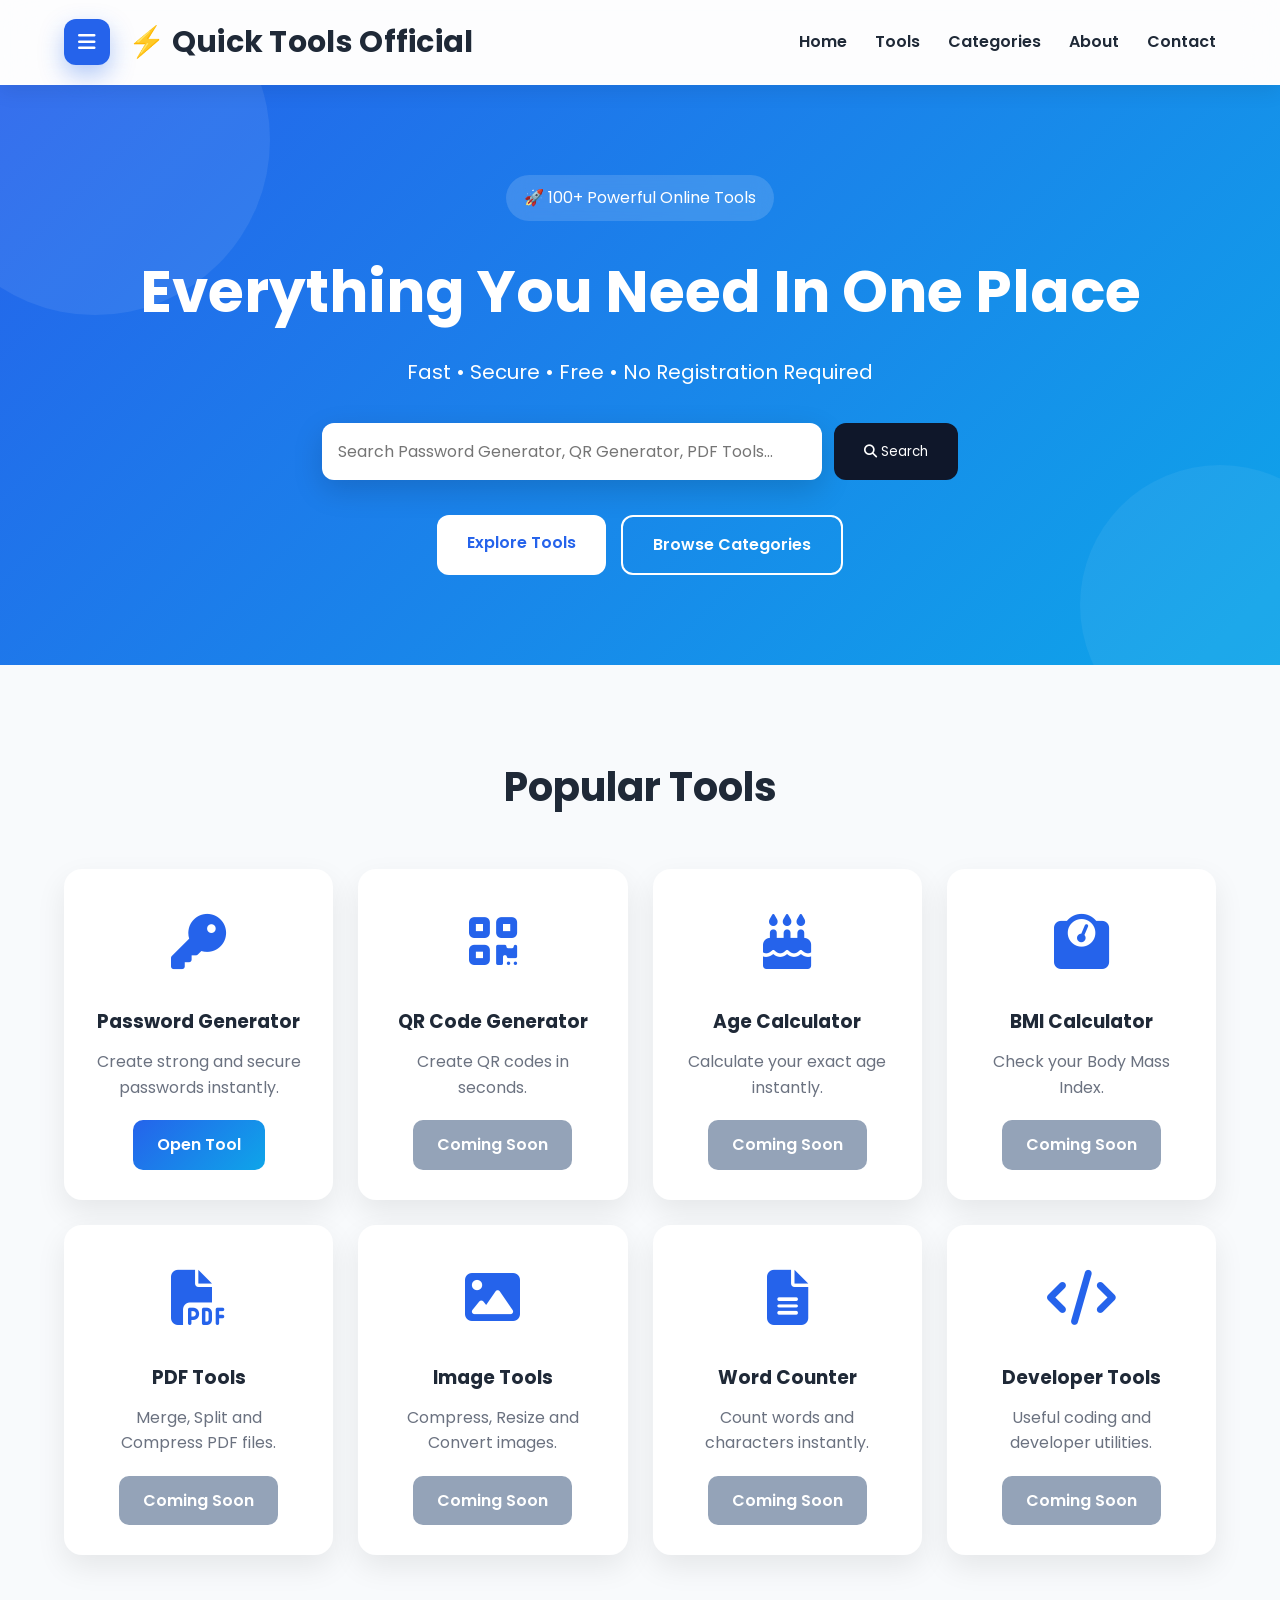
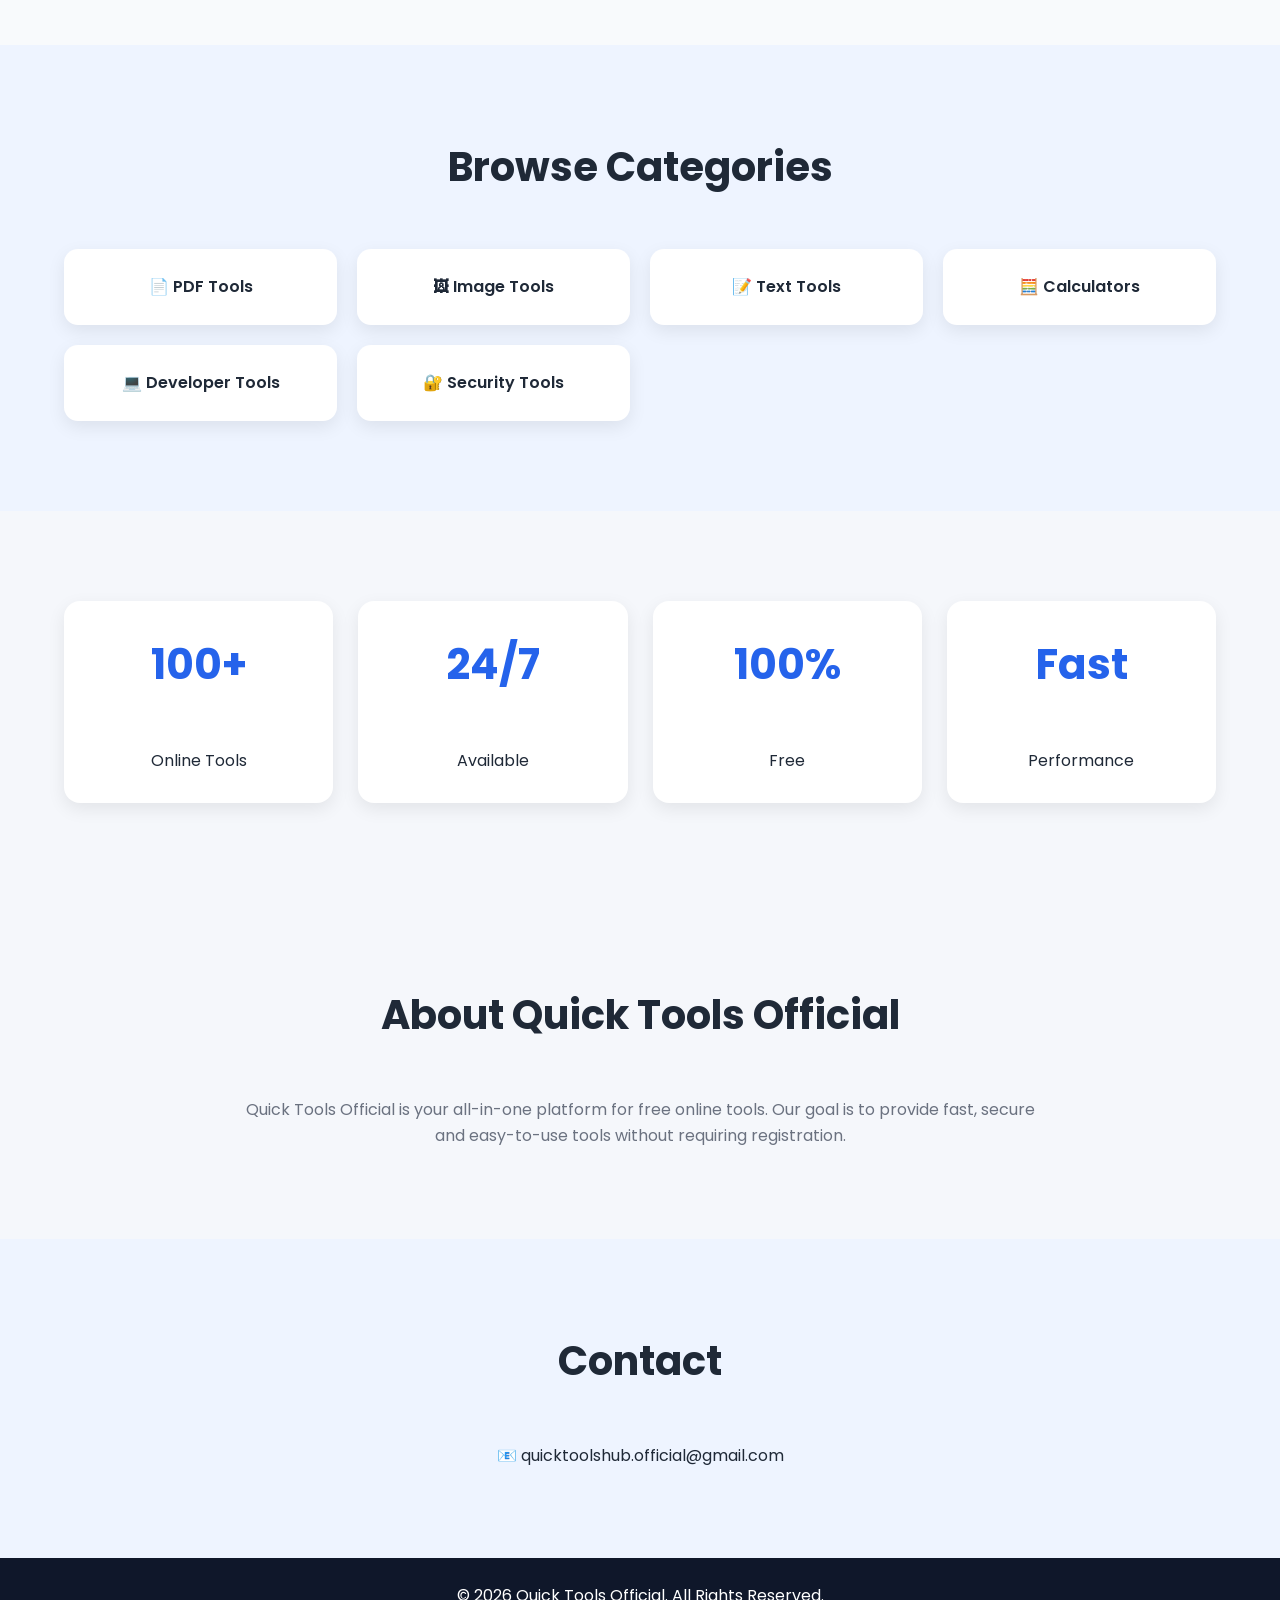
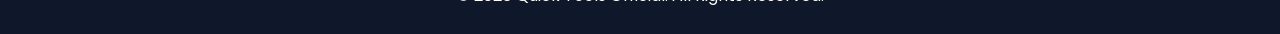
==== index.html @ 64a77e56 "Update index.html" ====
<!DOCTYPE html>
<html lang="en">
<head>
  <meta charset="UTF-8">
  <meta name="viewport" content="width=device-width, initial-scale=1.0">
  <title>Quick Tools Official | Free Online Tools</title>

  <meta name="description" content="100+ Free Online Tools - PDF, Image, Text, Developer, Calculator and Security Tools">
  <meta name="keywords" content="Password Generator, QR Generator, PDF Tools, Image Tools, Quick Tools Official">

  <link rel="preconnect" href="https://fonts.googleapis.com">
  <link rel="preconnect" href="https://fonts.gstatic.com" crossorigin>

  <link href="https://fonts.googleapis.com/css2?family=Poppins:wght@300;400;500;600;700;800&display=swap" rel="stylesheet">

  <link rel="stylesheet" href="style.css">

  <link rel="stylesheet"
  href="https://cdnjs.cloudflare.com/ajax/libs/font-awesome/6.7.2/css/all.min.css">

</head>

<body>

<!-- Overlay -->

<!-- Sidebar -->

<div class="overlay" id="overlay"></div>

<aside class="sidebar" id="sidebar">

    <div class="sidebar-top">

        <div class="sidebar-logo">
            ⚡ Quick Tools Official
        </div>

        <button id="close-btn">
            <i class="fa-solid fa-xmark"></i>
        </button>

    </div>

    <ul class="sidebar-menu">

        <li>
            <a href="#">
                <i class="fa-solid fa-house"></i>
                Home
            </a>
        </li>

        <li>
            <a href="#tools">
                <i class="fa-solid fa-toolbox"></i>
                All Tools
            </a>
        </li>

        <li>
            <a href="#categories">
                <i class="fa-solid fa-layer-group"></i>
                Categories
            </a>
        </li>

        <li>
            <a href="#about">
                <i class="fa-solid fa-circle-info"></i>
                About
            </a>
        </li>

        <li>
            <a href="#contact">
                <i class="fa-solid fa-envelope"></i>
                Contact
            </a>
        </li>

    </ul>

    <div class="sidebar-footer">

        <p>Version 3.1</p>

        <small>100+ Free Online Tools</small>

    </div>

</aside> 

<!-- Header -->

<header>

<div class="container">

<div class="left-nav">

<button id="menu-btn">

<i class="fa-solid fa-bars"></i>

</button>

<div class="logo">

⚡ Quick Tools Official

</div>

</div>

<nav>

<ul>

<li><a href="#">Home</a></li>

<li><a href="#tools">Tools</a></li>

<li><a href="#categories">Categories</a></li>

<li><a href="#about">About</a></li>

<li><a href="#contact">Contact</a></li>

</ul>

</nav>

</div>

</header>

<!-- Hero -->

<section class="hero">

<div class="container">

<span class="badge">

🚀 100+ Powerful Online Tools

</span>

<h1>

Everything You Need In One Place

</h1>

<p>

Fast • Secure • Free • No Registration Required

</p>

<div class="search-box">

<input
type="text"
placeholder="Search Password Generator, QR Generator, PDF Tools...">

<button>

<i class="fa-solid fa-magnifying-glass"></i>

Search

</button>

</div>

<div class="hero-buttons">

<a href="#tools" class="primary-btn">

Explore Tools

</a>

<a href="#categories" class="secondary-btn">

Browse Categories

</a>

</div>

</div>

</section>

<!-- Featured Tools -->

<section class="tools" id="tools">

<div class="container">

<h2>

Popular Tools

</h2>

<div class="tool-grid">
  <!-- Tool Card 1 -->
<div class="tool-card">
    <div class="icon"><i class="fa-solid fa-key"></i></div>
    <h3>Password Generator</h3>
    <p>Create strong and secure passwords instantly.</p>
    <a href="tools/password-generator/" class="tool-btn">Open Tool</a>
</div>

<!-- Tool Card 2 -->
<div class="tool-card">
    <div class="icon"><i class="fa-solid fa-qrcode"></i></div>
    <h3>QR Code Generator</h3>
    <p>Create QR codes in seconds.</p>
    <a href="#" class="tool-btn disabled">Coming Soon</a>
</div>

<!-- Tool Card 3 -->
<div class="tool-card">
    <div class="icon"><i class="fa-solid fa-cake-candles"></i></div>
    <h3>Age Calculator</h3>
    <p>Calculate your exact age instantly.</p>
    <a href="#" class="tool-btn disabled">Coming Soon</a>
</div>

<!-- Tool Card 4 -->
<div class="tool-card">
    <div class="icon"><i class="fa-solid fa-weight-scale"></i></div>
    <h3>BMI Calculator</h3>
    <p>Check your Body Mass Index.</p>
    <a href="#" class="tool-btn disabled">Coming Soon</a>
</div>

<!-- Tool Card 5 -->
<div class="tool-card">
    <div class="icon"><i class="fa-solid fa-file-pdf"></i></div>
    <h3>PDF Tools</h3>
    <p>Merge, Split and Compress PDF files.</p>
    <a href="#" class="tool-btn disabled">Coming Soon</a>
</div>

<!-- Tool Card 6 -->
<div class="tool-card">
    <div class="icon"><i class="fa-solid fa-image"></i></div>
    <h3>Image Tools</h3>
    <p>Compress, Resize and Convert images.</p>
    <a href="#" class="tool-btn disabled">Coming Soon</a>
</div>

<!-- Tool Card 7 -->
<div class="tool-card">
    <div class="icon"><i class="fa-solid fa-file-lines"></i></div>
    <h3>Word Counter</h3>
    <p>Count words and characters instantly.</p>
    <a href="#" class="tool-btn disabled">Coming Soon</a>
</div>

<!-- Tool Card 8 -->
<div class="tool-card">
    <div class="icon"><i class="fa-solid fa-code"></i></div>
    <h3>Developer Tools</h3>
    <p>Useful coding and developer utilities.</p>
    <a href="#" class="tool-btn disabled">Coming Soon</a>
</div>

</div>
</div>
</section>

<!-- Categories -->

<section class="categories" id="categories">
<div class="container">

<h2>Browse Categories</h2>

<div class="category-grid">

<div class="category-card">📄 PDF Tools</div>
<div class="category-card">🖼 Image Tools</div>
<div class="category-card">📝 Text Tools</div>
<div class="category-card">🧮 Calculators</div>
<div class="category-card">💻 Developer Tools</div>
<div class="category-card">🔐 Security Tools</div>

</div>

</div>
</section>

<!-- Stats -->

<section class="stats">

<div class="container">

<div class="stats-grid">

<div class="stat-box">
<h2>100+</h2>
<p>Online Tools</p>
</div>

<div class="stat-box">
<h2>24/7</h2>
<p>Available</p>
</div>

<div class="stat-box">
<h2>100%</h2>
<p>Free</p>
</div>

<div class="stat-box">
<h2>Fast</h2>
<p>Performance</p>
</div>

</div>

</div>

</section>

<!-- About -->

<section class="about" id="about">

<div class="container">

<h2>About Quick Tools Official</h2>

<p>

Quick Tools Official is your all-in-one platform for free online tools.
Our goal is to provide fast, secure and easy-to-use tools without requiring registration.

</p>

</div>

</section>

<!-- Contact -->

<section class="contact" id="contact">

<div class="container">

<h2>Contact</h2>

<p>📧 quicktoolshub.official@gmail.com</p>

</div>

</section>

<!-- Footer -->

<footer>

<div class="container">

<p>&copy; 2026 Quick Tools Official. All Rights Reserved.</p>

</div>

</footer>
<button id="backToTop">
    <i class="fa-solid fa-arrow-up"></i>
</button>
<script src="script.js"></script>

</body>
</html>
---- style.css ----
/* ==========================
   QUICK TOOLS OFFICIAL V3
   PART 1
========================== */

*{
    margin:0;
    padding:0;
    box-sizing:border-box;
    font-family:'Poppins',sans-serif;
}

html{
    scroll-behavior:smooth;
}

body{
    background:#f5f7fb;
    color:#1f2937;
    line-height:1.6;
    overflow-x:hidden;
}

a{
    text-decoration:none;
    color:inherit;
}

.container{
    width:90%;
    max-width:1200px;
    margin:auto;
}

/* Overlay */

.overlay{
    position:fixed;
    inset:0;
    background:rgba(0,0,0,.45);
    opacity:0;
    visibility:hidden;
    transition:.3s;
    z-index:998;
}

.overlay.active{
    opacity:1;
    visibility:visible;
}

/* Sidebar */

.sidebar{
    position:fixed;
    left:-290px;
    top:0;
    width:280px;
    height:100%;
    background:#0f172a;
    color:#fff;
    z-index:999;
    transition:.35s;
    padding:30px 20px;
}

.sidebar.active{
    left:0;
}

.sidebar-logo{
    font-size:24px;
    font-weight:700;
    margin-bottom:35px;
}

.sidebar ul{
    list-style:none;
}

.sidebar li{
    margin:15px 0;
}

.sidebar a{
    display:flex;
    align-items:center;
    gap:12px;
    padding:14px;
    border-radius:10px;
    transition:.3s;
}

.sidebar a:hover{
    background:#2563eb;
}

/* Header */

header{
    position:sticky;
    top:0;
    z-index:900;
    background:#fff;
    box-shadow:0 6px 20px rgba(0,0,0,.08);
}

header .container{
    display:flex;
    justify-content:space-between;
    align-items:center;
    padding:18px 0;
}

.left-nav{
    display:flex;
    align-items:center;
    gap:18px;
}

#menu-btn{
    width:46px;
    height:46px;
    border:none;
    border-radius:12px;
    background:#2563eb;
    color:#fff;
    font-size:20px;
    cursor:pointer;
    transition:.3s;
}

#menu-btn:hover{
    transform:scale(1.05);
    background:#1d4ed8;
}

.logo{
    font-size:28px;
    font-weight:700;
}

nav ul{
    display:flex;
    list-style:none;
    gap:28px;
}

nav a{
    font-weight:600;
    transition:.3s;
}

nav a:hover{
    color:#2563eb;
}

/* Hero */

.hero{
    background:linear-gradient(135deg,#2563eb,#0ea5e9);
    color:#fff;
    padding:90px 20px;
    text-align:center;
}

.badge{
    display:inline-block;
    background:rgba(255,255,255,.15);
    padding:10px 18px;
    border-radius:30px;
    margin-bottom:25px;
    backdrop-filter:blur(10px);
}

.hero h1{
    font-size:58px;
    margin-bottom:18px;
}

.hero p{
    font-size:20px;
    margin-bottom:35px;
}

.search-box{
    display:flex;
    justify-content:center;
    gap:12px;
    flex-wrap:wrap;
}

.search-box input{
    width:500px;
    max-width:100%;
    padding:16px;
    border:none;
    border-radius:12px;
    font-size:16px;
}

.search-box button{
    background:#0f172a;
    color:#fff;
    border:none;
    padding:16px 30px;
    border-radius:12px;
    cursor:pointer;
    transition:.3s;
}

.search-box button:hover{
    background:#111827;
}

.hero-buttons{
    margin-top:35px;
    display:flex;
    justify-content:center;
    gap:15px;
    flex-wrap:wrap;
}

.primary-btn,
.secondary-btn{
    padding:15px 30px;
    border-radius:12px;
    font-weight:600;
    transition:.3s;
}

.primary-btn{
    background:#fff;
    color:#2563eb;
}

.secondary-btn{
    background:transparent;
    border:2px solid #fff;
    color:#fff;
}

.primary-btn:hover,
.secondary-btn:hover{
    transform:translateY(-4px);
}
/* ==========================
   TOOLS
========================== */

.tools{
    padding:90px 0;
    background:#f8fafc;
}

.tools h2,
.categories h2,
.stats h2,
.about h2,
.contact h2{
    text-align:center;
    font-size:40px;
    margin-bottom:50px;
}

.tool-grid{
    display:grid;
    grid-template-columns:repeat(auto-fit,minmax(260px,1fr));
    gap:25px;
}

.tool-card{
    background:#fff;
    border-radius:18px;
    padding:30px;
    text-align:center;
    box-shadow:0 12px 30px rgba(0,0,0,.08);
    transition:.35s;
}

.tool-card:hover{
    transform:translateY(-8px);
    box-shadow:0 20px 40px rgba(37,99,235,.20);
}

.tool-card .icon{
    font-size:55px;
    color:#2563eb;
    margin-bottom:20px;
}

.tool-card h3{
    margin-bottom:12px;
}

.tool-card p{
    color:#6b7280;
    margin-bottom:20px;
}

.tool-btn{
    display:inline-block;
    background:linear-gradient(135deg,#2563eb,#0ea5e9);
    color:#fff;
    padding:12px 24px;
    border-radius:10px;
    font-weight:600;
}

.tool-btn.disabled{
    background:#94a3b8;
}

/* Categories */

.categories{
    padding:90px 0;
    background:#eef4ff;
}

.category-grid{
    display:grid;
    grid-template-columns:repeat(auto-fit,minmax(220px,1fr));
    gap:20px;
}

.category-card{
    background:#fff;
    padding:25px;
    text-align:center;
    border-radius:14px;
    font-weight:600;
    transition:.3s;
    box-shadow:0 6px 18px rgba(0,0,0,.08);
}

.category-card:hover{
    background:#2563eb;
    color:#fff;
}

/* Stats */

.stats{
    padding:90px 0;
}

.stats-grid{
    display:grid;
    grid-template-columns:repeat(auto-fit,minmax(220px,1fr));
    gap:25px;
}

.stat-box{
    background:#fff;
    padding:30px;
    border-radius:16px;
    text-align:center;
    box-shadow:0 6px 18px rgba(0,0,0,.08);
}

.stat-box h2{
    color:#2563eb;
    font-size:42px;
}

/* About */

.about{
    padding:90px 0;
    text-align:center;
}

.about p{
    max-width:800px;
    margin:auto;
    color:#6b7280;
}

/* Contact */

.contact{
    padding:90px 0;
    background:#eef4ff;
    text-align:center;
}

/* Footer */

footer{
    background:#0f172a;
    color:#fff;
    text-align:center;
    padding:25px;
}

/* Responsive */

@media(max-width:768px){

nav{
    display:none;
}

.hero h1{
    font-size:36px;
}

.search-box{
    flex-direction:column;
}

.search-box input,
.search-box button{
    width:100%;
}

.hero-buttons{
    flex-direction:column;
}

.primary-btn,
.secondary-btn{
    width:100%;
    text-align:center;
}

.tools h2,
.categories h2,
.stats h2,
.about h2,
.contact h2{
    font-size:30px;
}

}
/* Sidebar Top */

.sidebar-top{
display:flex;
justify-content:space-between;
align-items:center;
margin-bottom:35px;
}

#close-btn{

width:42px;
height:42px;

border:none;

border-radius:10px;

background:#2563eb;

color:#fff;

font-size:20px;

cursor:pointer;

transition:.3s;

}

#close-btn:hover{

background:#1d4ed8;

transform:rotate(90deg);

}

.sidebar-menu li{

margin:12px 0;

}

.sidebar-menu a{

display:flex;

align-items:center;

gap:15px;

padding:14px 16px;

border-radius:12px;

transition:.3s;

font-weight:600;

}

.sidebar-menu a:hover{

background:#2563eb;

padding-left:22px;

}

.sidebar-footer{

position:absolute;

bottom:25px;

left:20px;

right:20px;

padding-top:20px;

border-top:1px solid rgba(255,255,255,.15);

text-align:center;

color:#cbd5e1;

}
/* ===================================
   PHASE 2.1 - GLASS HEADER
=================================== */

header{
    position:sticky;
    top:0;
    z-index:1000;
    background:rgba(255,255,255,0.75);
    backdrop-filter:blur(18px);
    -webkit-backdrop-filter:blur(18px);
    border-bottom:1px solid rgba(255,255,255,.25);
    transition:all .35s ease;
}

header.scrolled{
    background:rgba(255,255,255,.92);
    box-shadow:0 12px 30px rgba(0,0,0,.12);
}

.logo{
    display:flex;
    align-items:center;
    gap:10px;
    font-size:30px;
    font-weight:700;
    letter-spacing:.3px;
}

nav a{
    position:relative;
}

nav a::after{
    content:"";
    position:absolute;
    left:0;
    bottom:-6px;
    width:0%;
    height:3px;
    background:#2563eb;
    border-radius:10px;
    transition:.3s;
}

nav a:hover::after,
nav a.active::after{
    width:100%;
}

#menu-btn{
    box-shadow:0 10px 25px rgba(37,99,235,.35);
}
/* ===================================
   PHASE 2.2 - PREMIUM HERO
=================================== */

.hero{
    position:relative;
    overflow:hidden;
}

.hero::before{
    content:"";
    position:absolute;
    width:350px;
    height:350px;
    background:rgba(255,255,255,.08);
    border-radius:50%;
    top:-120px;
    left:-80px;
    animation:float1 8s ease-in-out infinite;
}

.hero::after{
    content:"";
    position:absolute;
    width:280px;
    height:280px;
    background:rgba(255,255,255,.06);
    border-radius:50%;
    right:-80px;
    bottom:-80px;
    animation:float2 10s ease-in-out infinite;
}

@keyframes float1{
    0%,100%{transform:translateY(0);}
    50%{transform:translateY(30px);}
}

@keyframes float2{
    0%,100%{transform:translateY(0);}
    50%{transform:translateY(-30px);}
}

.hero .container{
    position:relative;
    z-index:2;
}

.search-box input{
    box-shadow:0 10px 30px rgba(0,0,0,.15);
}

.search-box input:focus{
    outline:none;
    box-shadow:0 0 0 4px rgba(37,99,235,.25);
}

.primary-btn,
.secondary-btn{
    transition:all .3s ease;
}

.primary-btn:hover,
.secondary-btn:hover{
    transform:translateY(-5px) scale(1.03);
    box-shadow:0 15px 35px rgba(0,0,0,.20);
}
/* ===================================
   PHASE 2.3 - PREMIUM TOOL CARDS
=================================== */

.tool-card{
    position:relative;
    overflow:hidden;
}

.tool-card::before{
    content:"";
    position:absolute;
    top:0;
    left:-120%;
    width:70%;
    height:100%;
    background:linear-gradient(
        120deg,
        transparent,
        rgba(255,255,255,.45),
        transparent
    );
    transition:.8s;
}

.tool-card:hover::before{
    left:170%;
}

.tool-card:hover{
    transform:translateY(-10px) scale(1.02);
}

.tool-card .icon{
    transition:.35s;
}

.tool-card:hover .icon{
    transform:scale(1.15) rotate(8deg);
    color:#0ea5e9;
}

.tool-btn{
    transition:.3s;
}

.tool-btn:hover{
    transform:translateY(-2px);
    box-shadow:0 12px 24px rgba(37,99,235,.35);
}

.badge-new{
    position:absolute;
    top:15px;
    right:15px;
    background:#10b981;
    color:#fff;
    font-size:12px;
    padding:5px 10px;
    border-radius:20px;
    font-weight:700;
}

.badge-popular{
    position:absolute;
    top:15px;
    left:15px;
    background:#f59e0b;
    color:#fff;
    font-size:12px;
    padding:5px 10px;
    border-radius:20px;
    font-weight:700;
}
/* ===================================
   PHASE 2.4 - BACK TO TOP BUTTON
=================================== */

#backToTop{
    position:fixed;
    right:20px;
    bottom:20px;
    width:50px;
    height:50px;
    border:none;
    border-radius:50%;
    background:#2563eb;
    color:#fff;
    font-size:20px;
    cursor:pointer;
    display:none;
    z-index:999;
    box-shadow:0 10px 25px rgba(37,99,235,.35);
    transition:.3s;
}

#backToTop:hover{
    transform:translateY(-5px);
    background:#1d4ed8;
}

#backToTop.show{
    display:block;
}
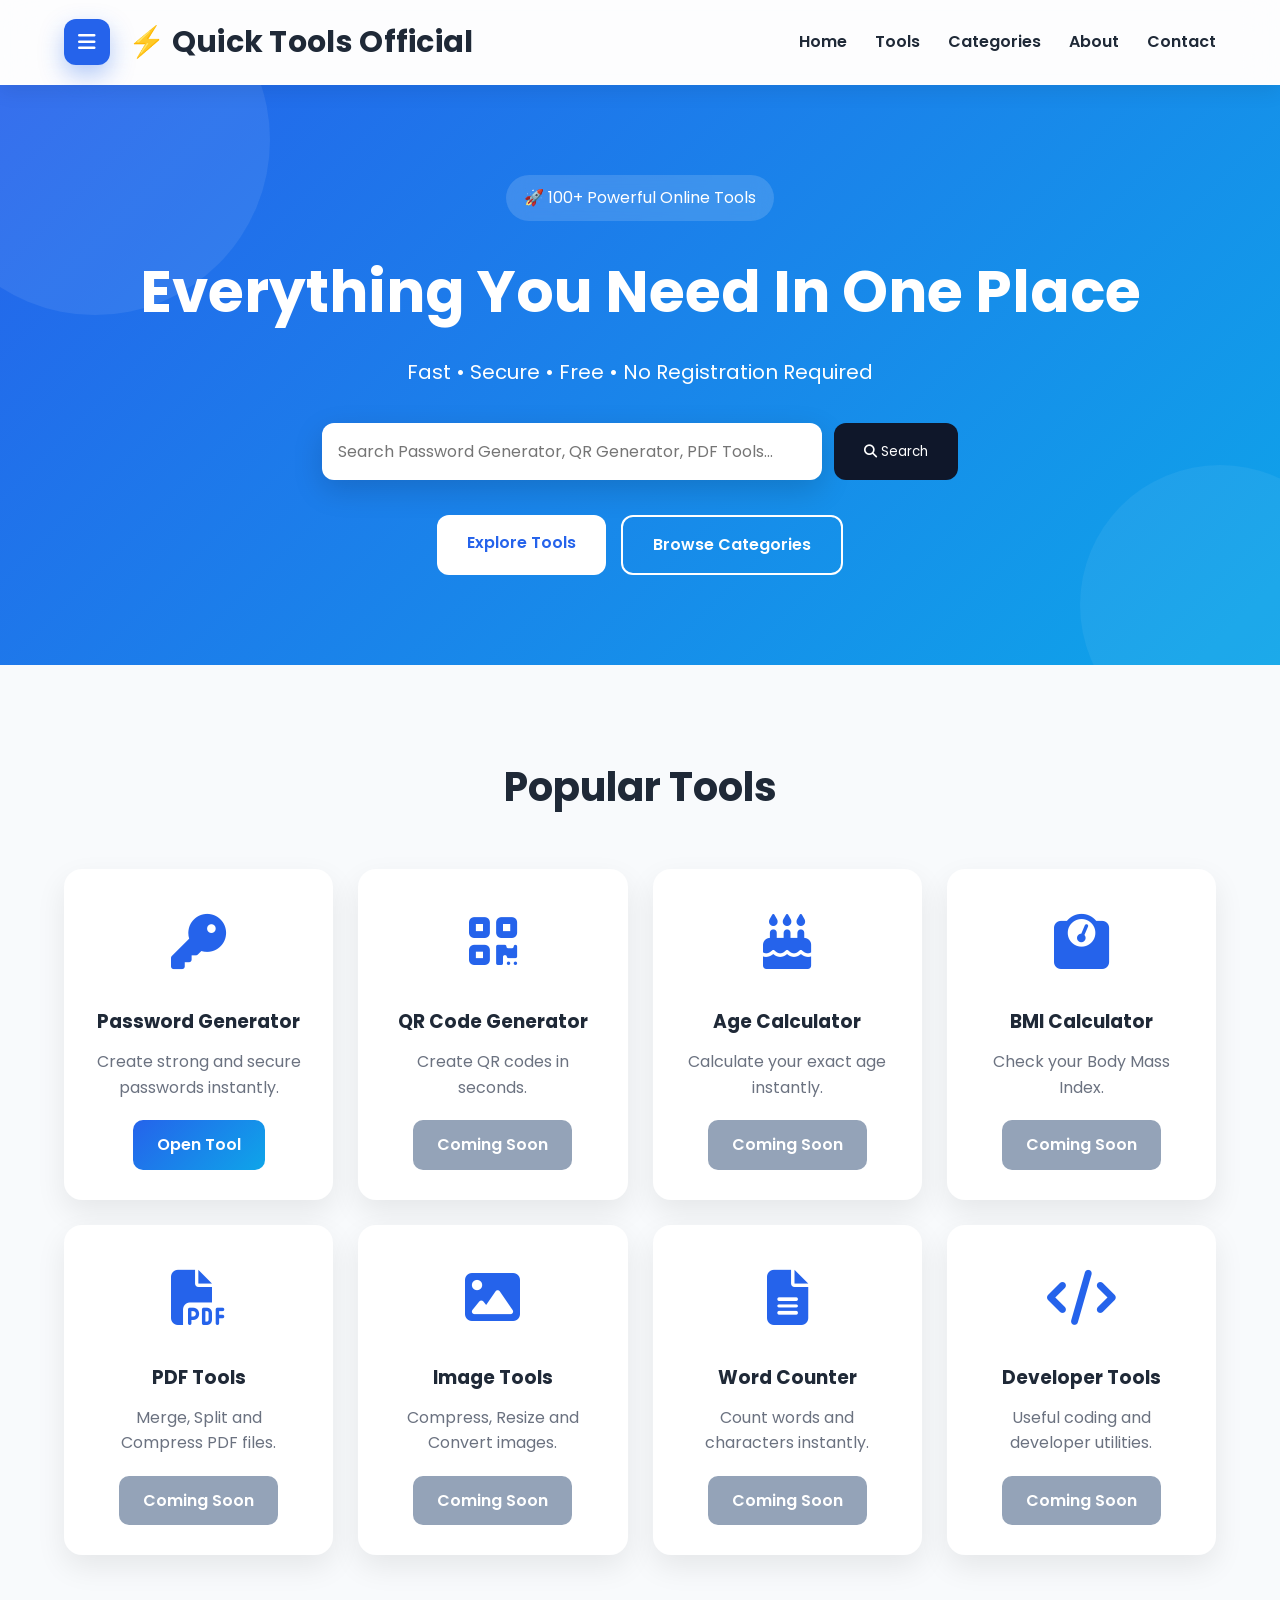
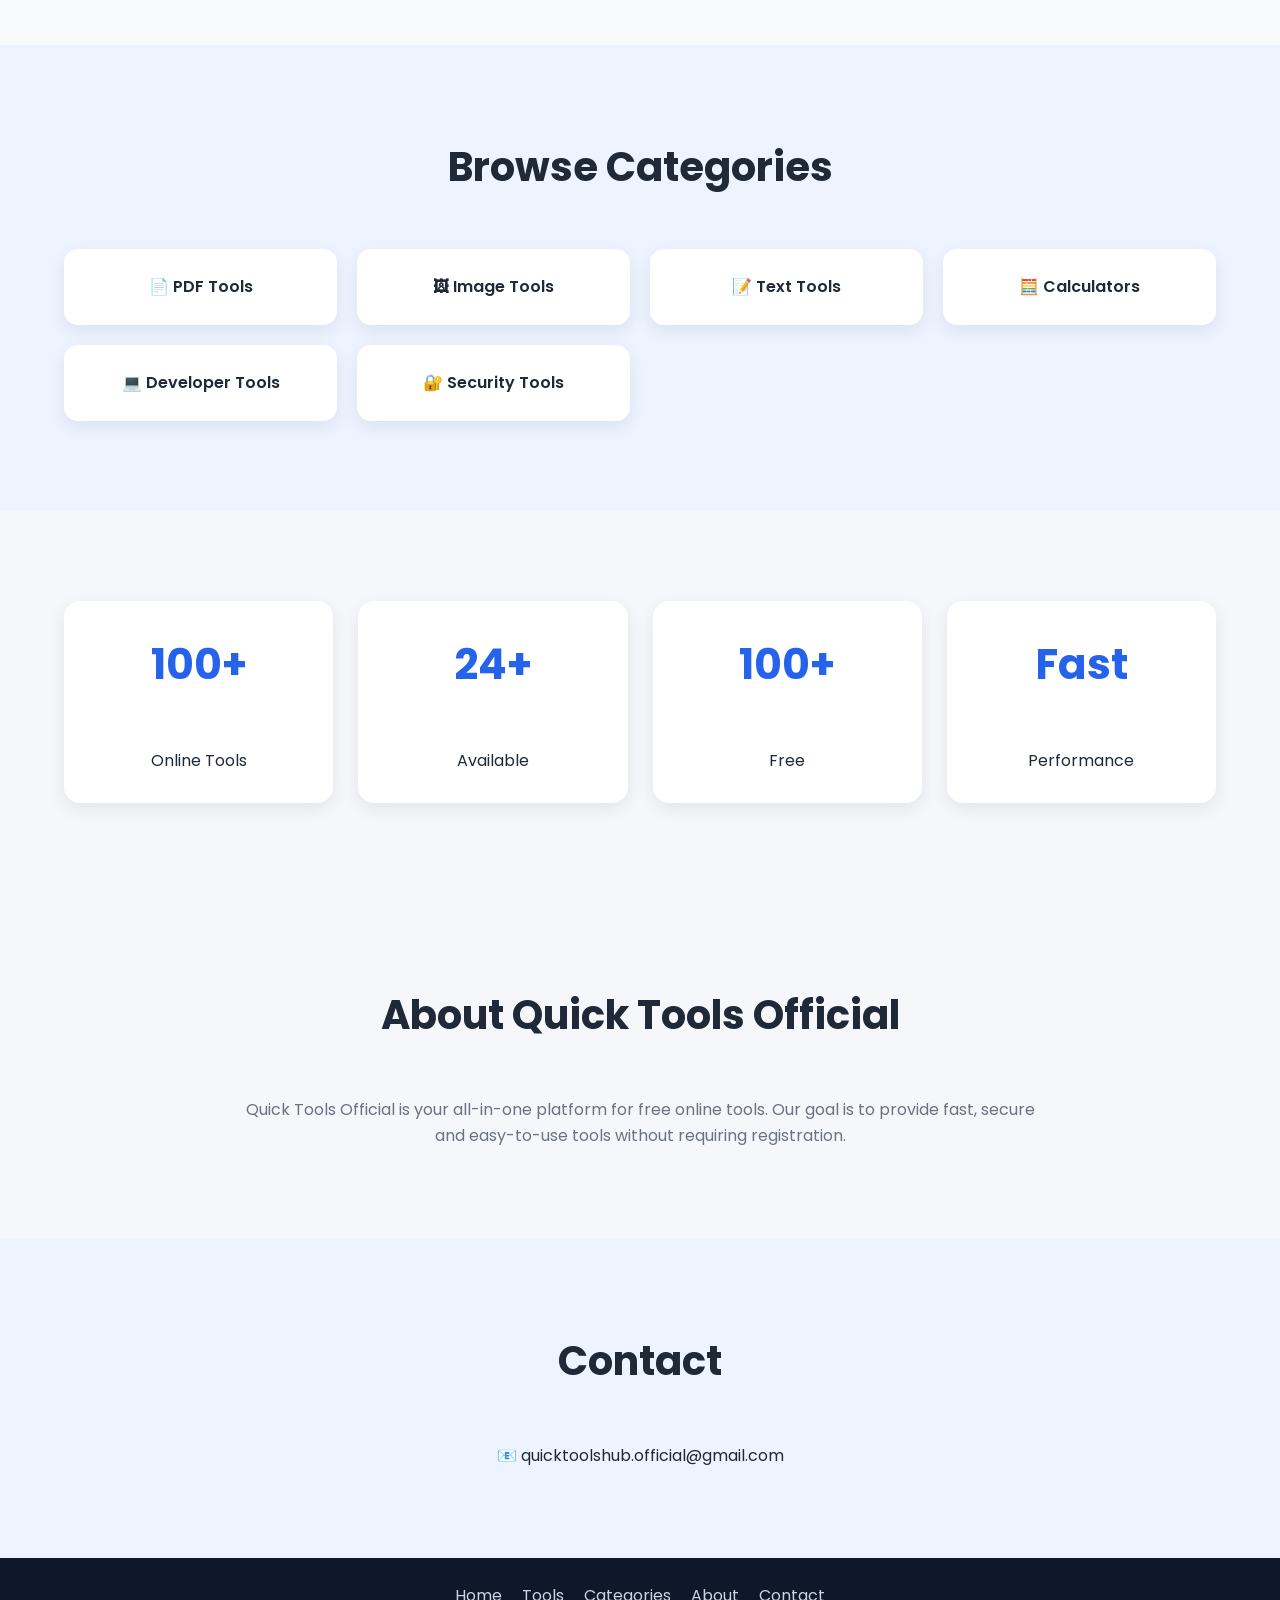
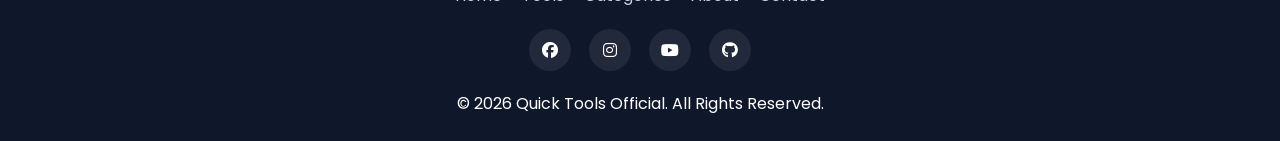
==== commit f5237231: "Update index.html" ====
--- a/index.html
+++ b/index.html
@@ -369,7 +369,31 @@
 <footer>
 
 <div class="container">
-
+<div class="footer-links">
+
+    <a href="#">Home</a>
+
+    <a href="#tools">Tools</a>
+
+    <a href="#categories">Categories</a>
+
+    <a href="#about">About</a>
+
+    <a href="#contact">Contact</a>
+
+</div>
+
+<div class="footer-social">
+
+    <a href="#"><i class="fa-brands fa-facebook"></i></a>
+
+    <a href="#"><i class="fa-brands fa-instagram"></i></a>
+
+    <a href="#"><i class="fa-brands fa-youtube"></i></a>
+
+    <a href="#"><i class="fa-brands fa-github"></i></a>
+
+</div>
 <p>&copy; 2026 Quick Tools Official. All Rights Reserved.</p>
 
 </div>
--- a/style.css
+++ b/style.css
@@ -747,3 +747,79 @@
 #backToTop.show{
     display:block;
 }
+/* ===================================
+   PHASE 2.5 - STATS ANIMATION
+=================================== */
+
+.stat-box{
+    transition:transform .35s ease, box-shadow .35s ease;
+}
+
+.stat-box:hover{
+    transform:translateY(-8px);
+    box-shadow:0 16px 35px rgba(37,99,235,.18);
+}
+
+.stat-box h2{
+    transition:color .3s ease;
+}
+
+.stat-box:hover h2{
+    color:#0ea5e9;
+}
+/* ===================================
+   PHASE 2.6 - PREMIUM FOOTER
+=================================== */
+
+.footer-links{
+    display:flex;
+    justify-content:center;
+    gap:20px;
+    flex-wrap:wrap;
+    margin-bottom:20px;
+}
+
+.footer-links a{
+    color:#cbd5e1;
+    transition:.3s;
+}
+
+.footer-links a:hover{
+    color:#fff;
+}
+
+.footer-social{
+    display:flex;
+    justify-content:center;
+    gap:18px;
+    margin-bottom:20px;
+}
+
+.footer-social a{
+    width:42px;
+    height:42px;
+    display:flex;
+    align-items:center;
+    justify-content:center;
+    border-radius:50%;
+    background:rgba(255,255,255,.08);
+    color:#fff;
+    transition:.3s;
+}
+
+.footer-social a:hover{
+    background:#2563eb;
+    transform:translateY(-4px);
+}
+
+@media(max-width:768px){
+
+.footer-links{
+    gap:12px;
+}
+
+.footer-social{
+    gap:12px;
+}
+
+}
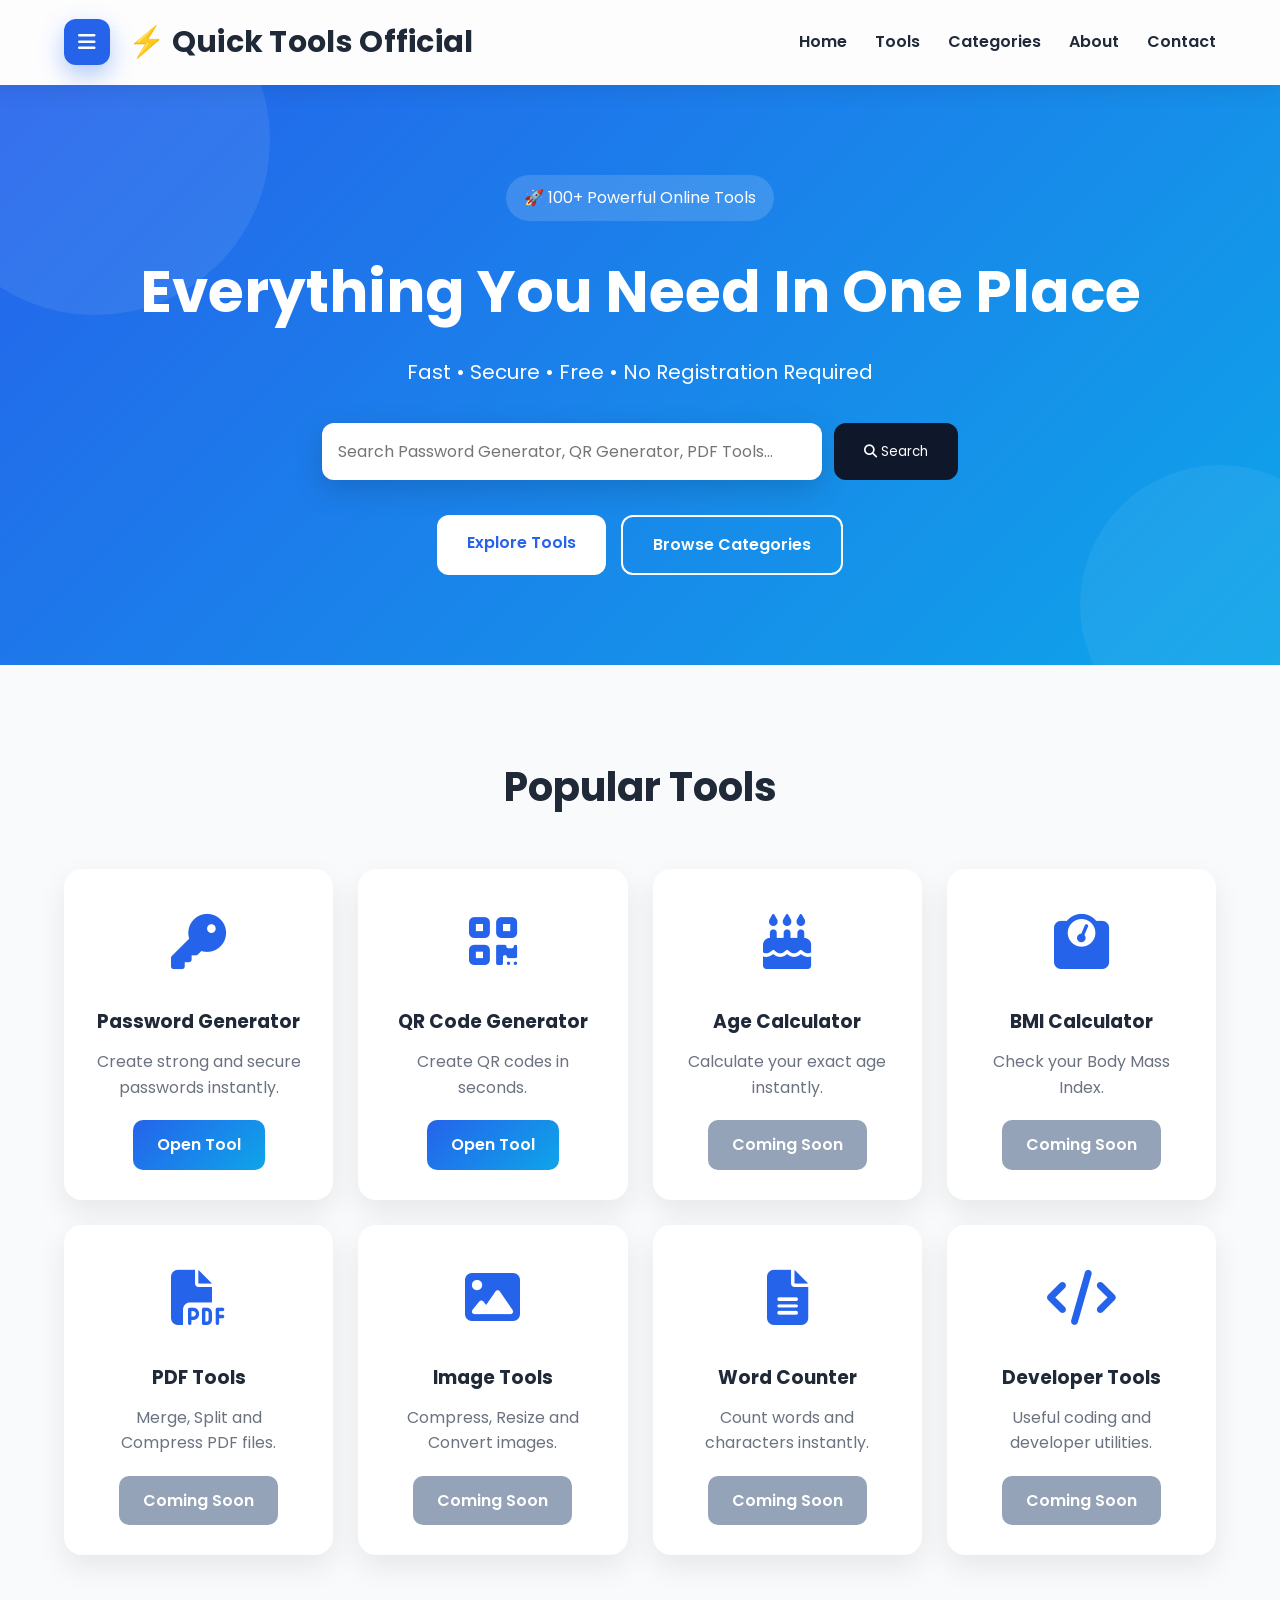
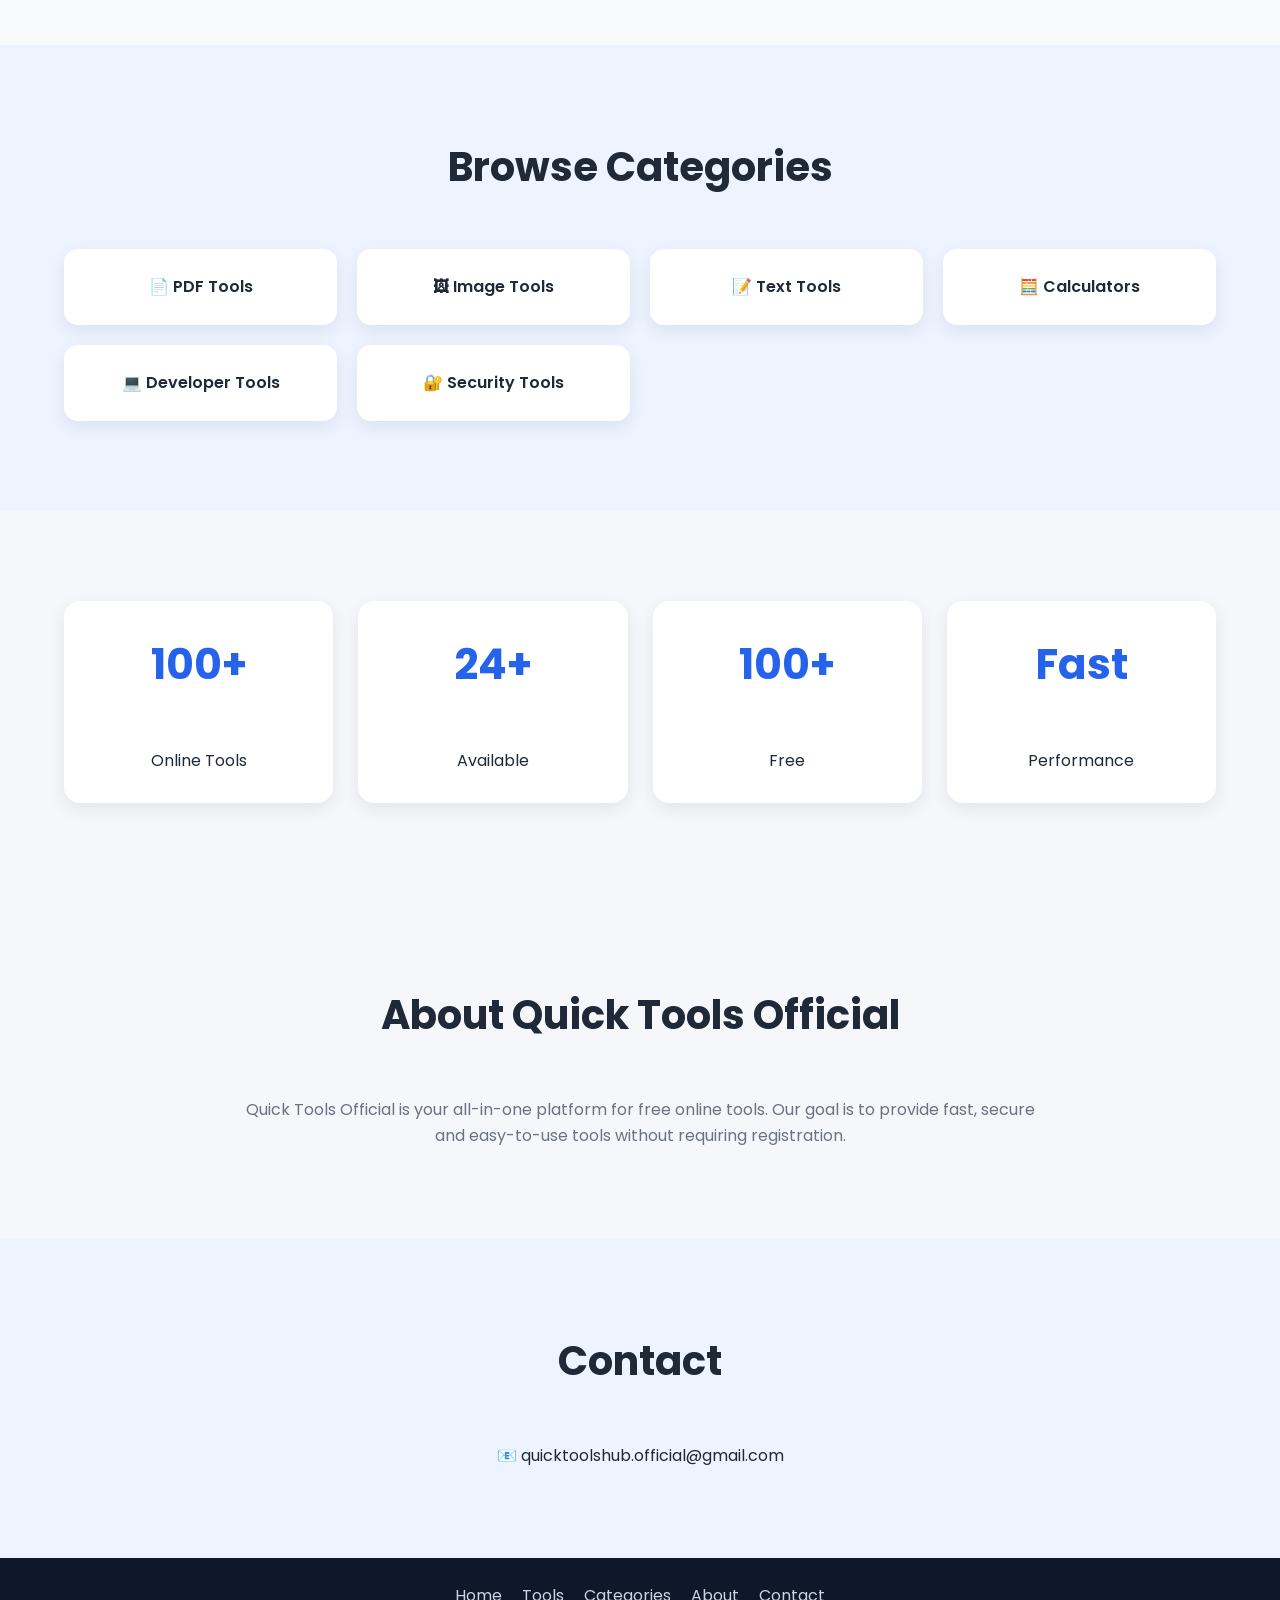
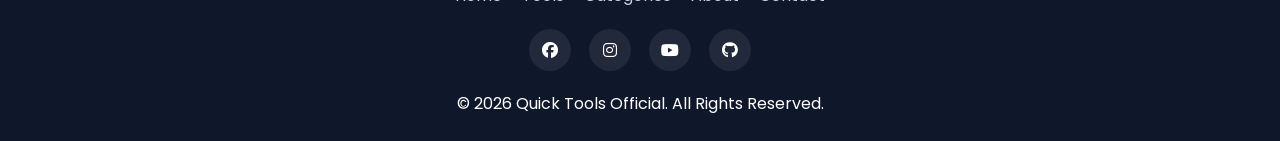
==== commit d2c66bda: "Update index.html" ====
--- a/index.html
+++ b/index.html
@@ -221,7 +221,7 @@
     <div class="icon"><i class="fa-solid fa-qrcode"></i></div>
     <h3>QR Code Generator</h3>
     <p>Create QR codes in seconds.</p>
-    <a href="#" class="tool-btn disabled">Coming Soon</a>
+    <a href="tools/qr-generator/" class="tool-btn">Open Tool</a>
 </div>
 
 <!-- Tool Card 3 -->
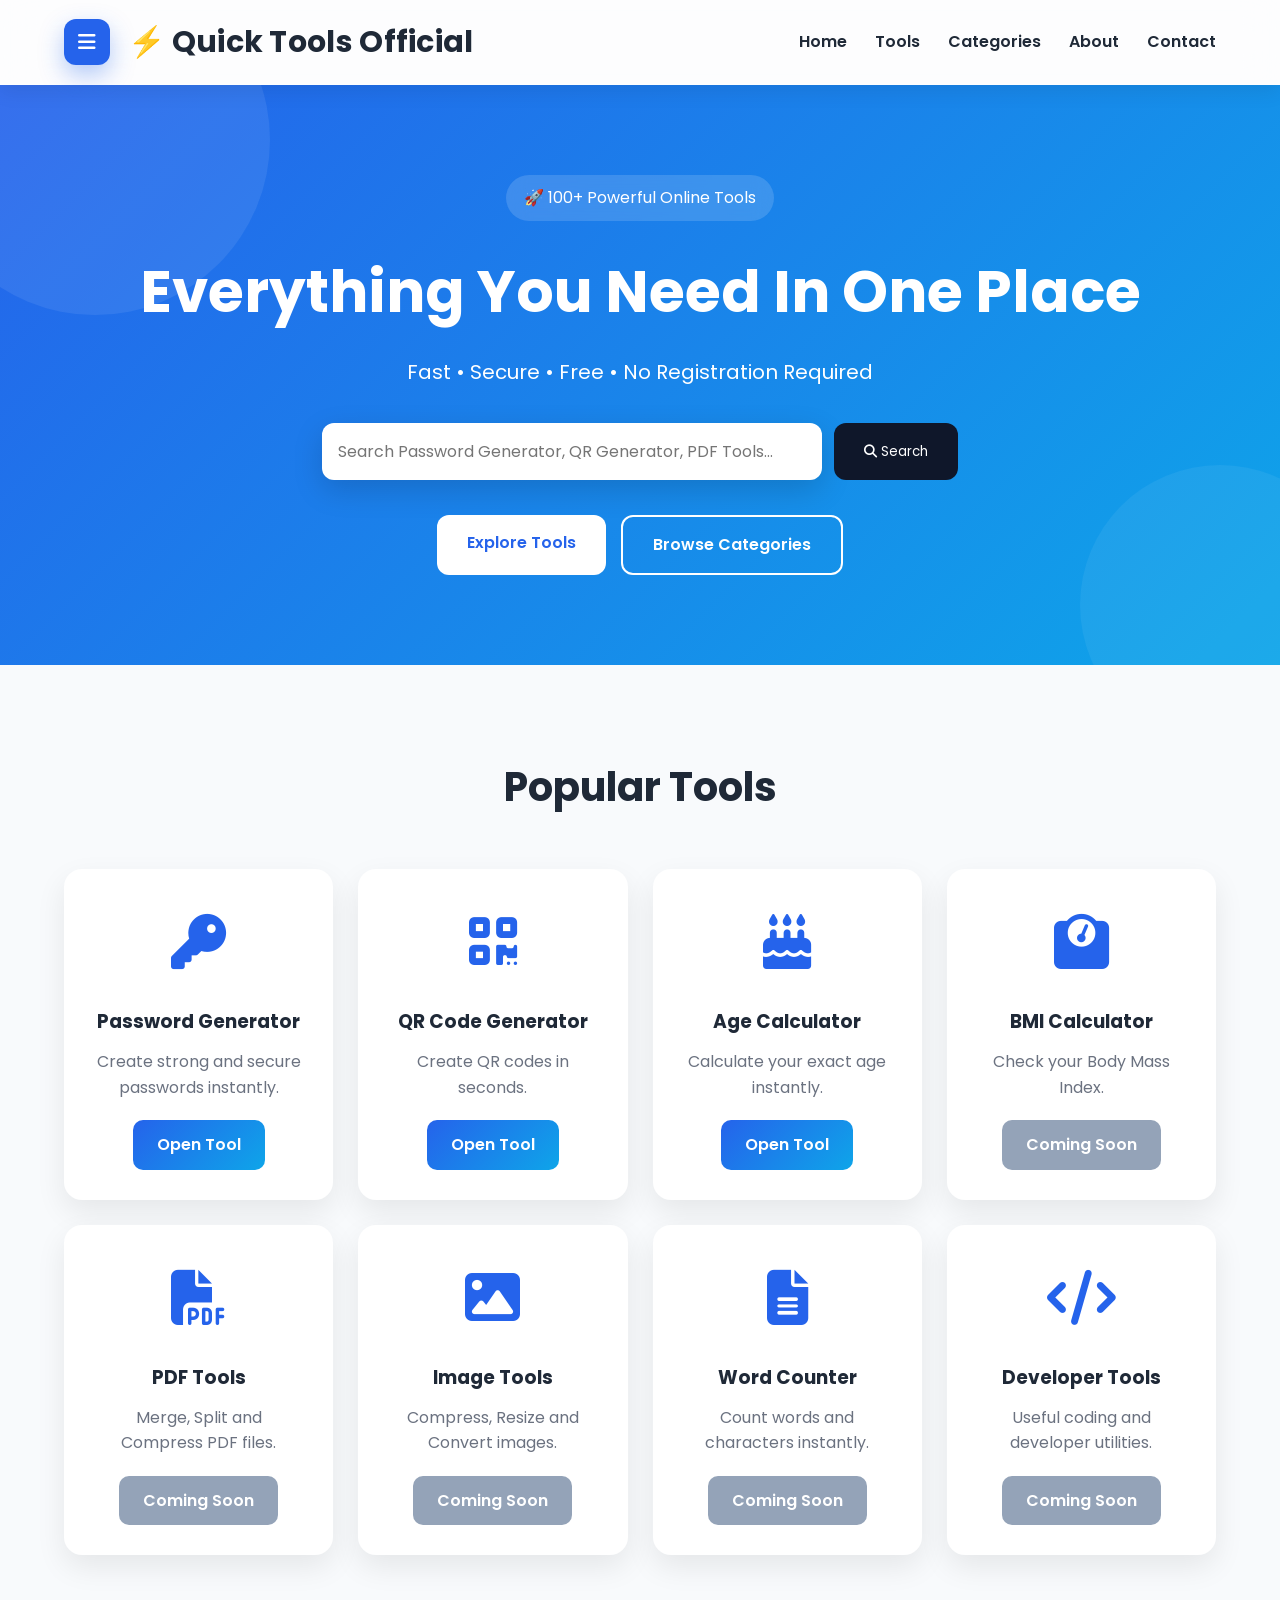
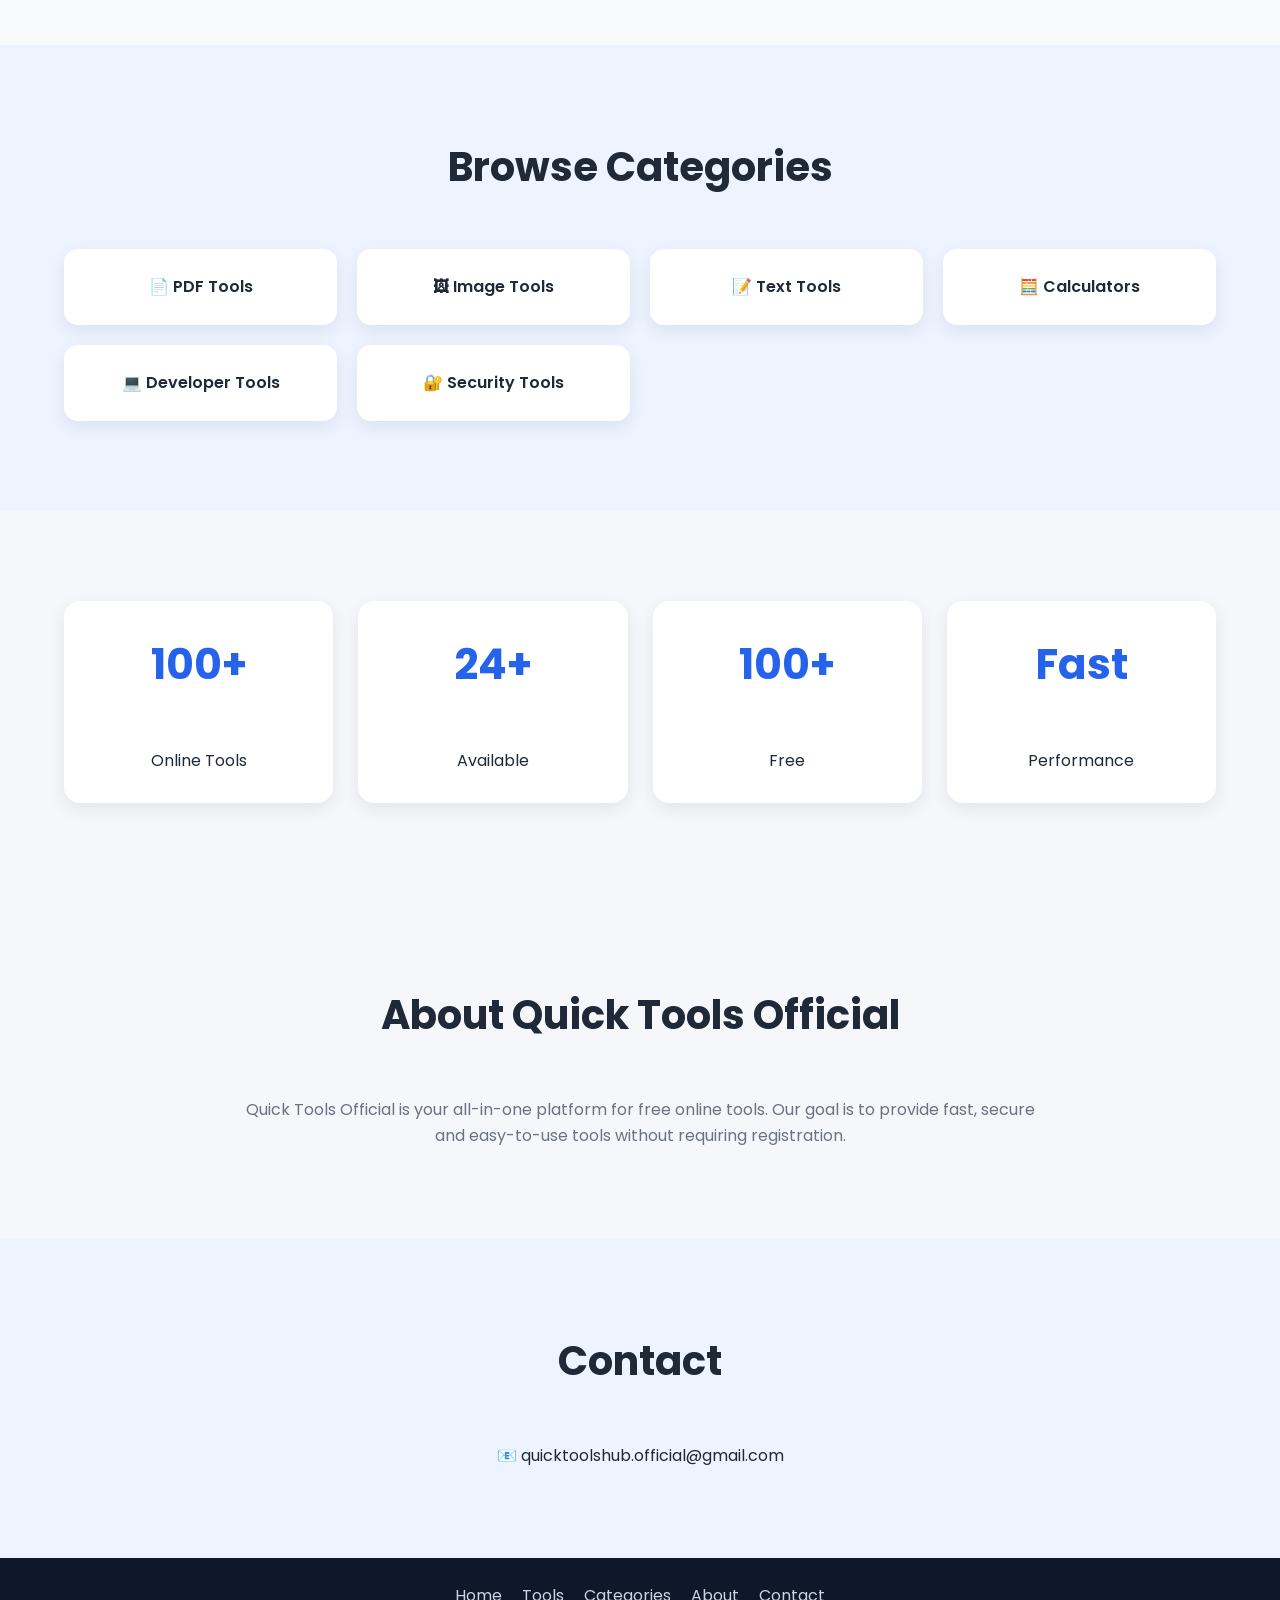
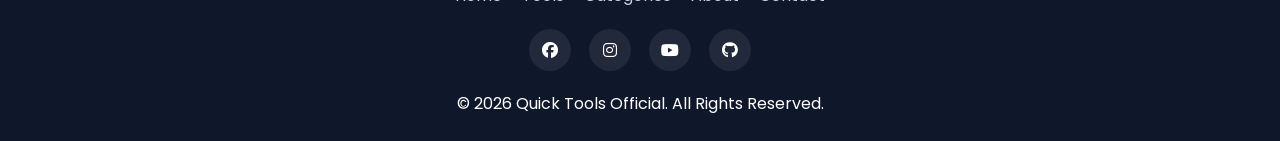
==== commit cee13fba: "Update index.html" ====
--- a/index.html
+++ b/index.html
@@ -229,7 +229,7 @@
     <div class="icon"><i class="fa-solid fa-cake-candles"></i></div>
     <h3>Age Calculator</h3>
     <p>Calculate your exact age instantly.</p>
-    <a href="#" class="tool-btn disabled">Coming Soon</a>
+    <a href="tools/age-calculator/" class="tool-btn">Open Tool</a>
 </div>
 
 <!-- Tool Card 4 -->
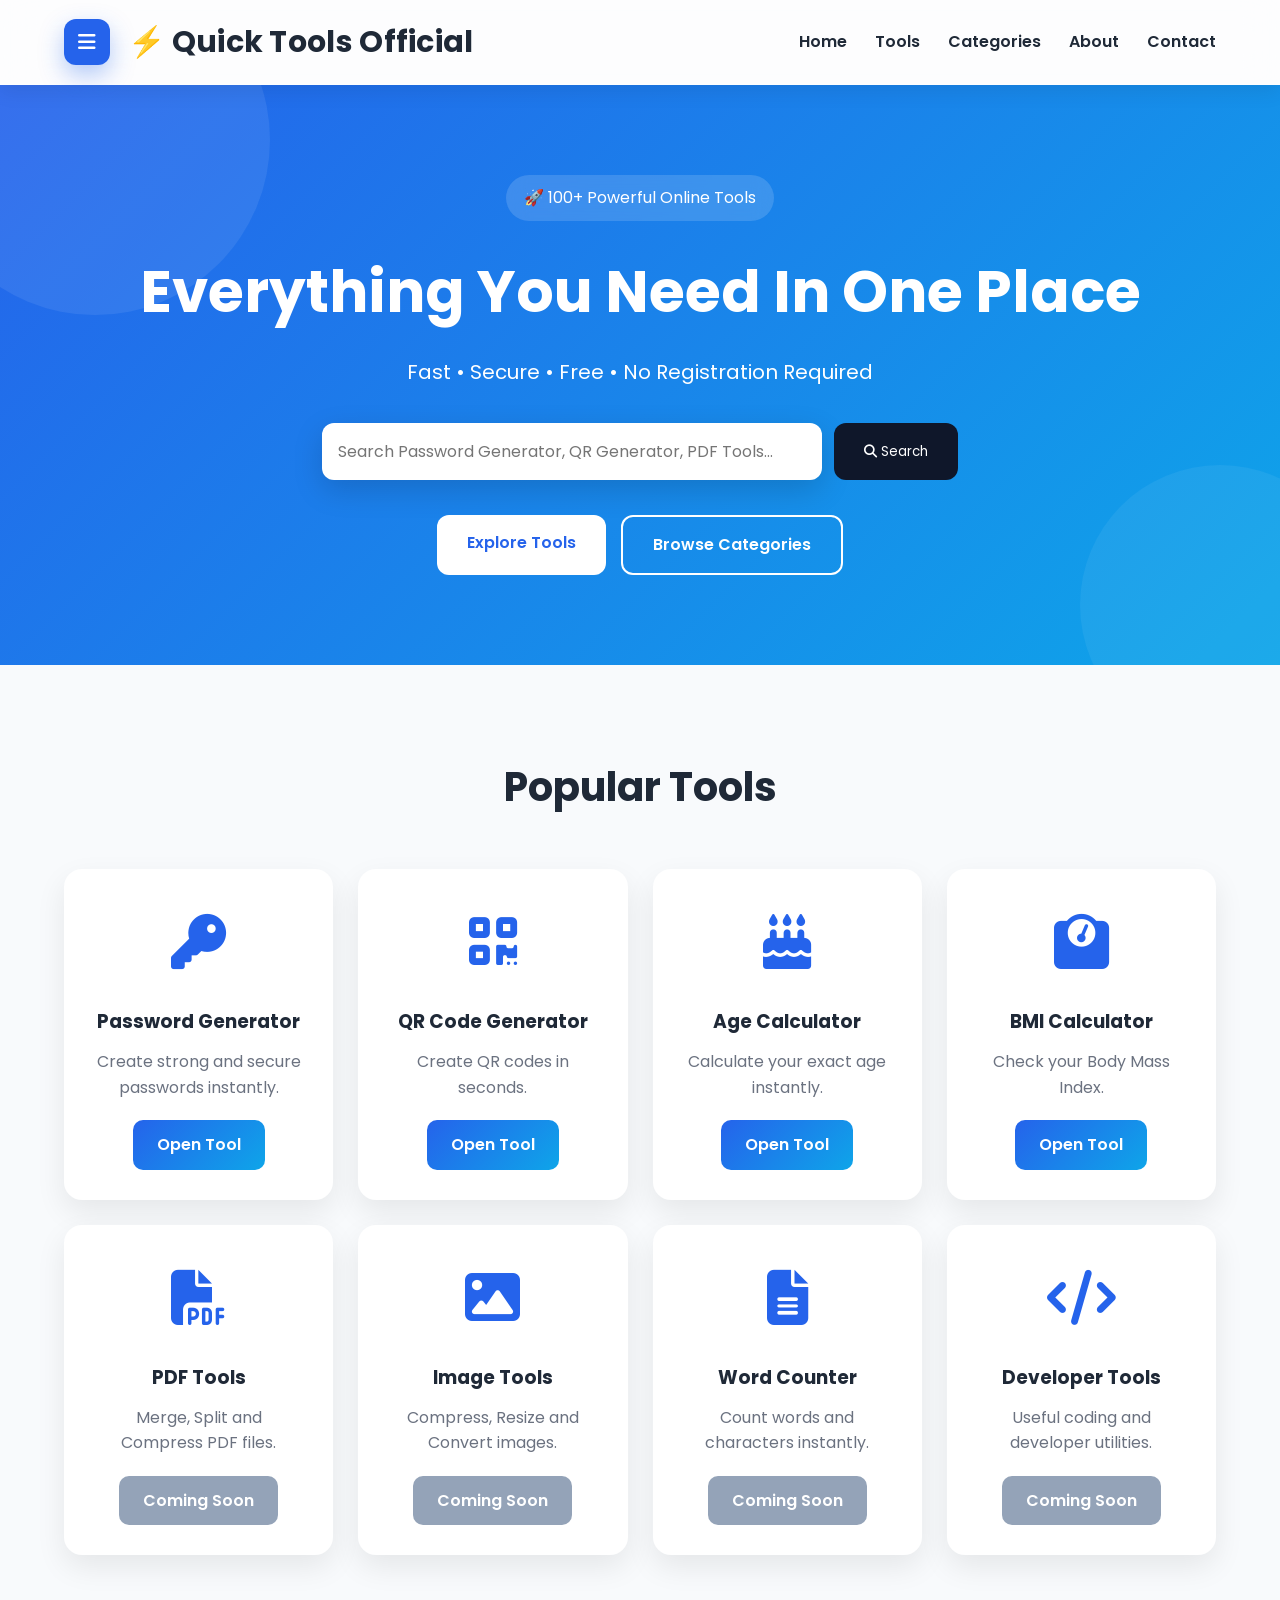
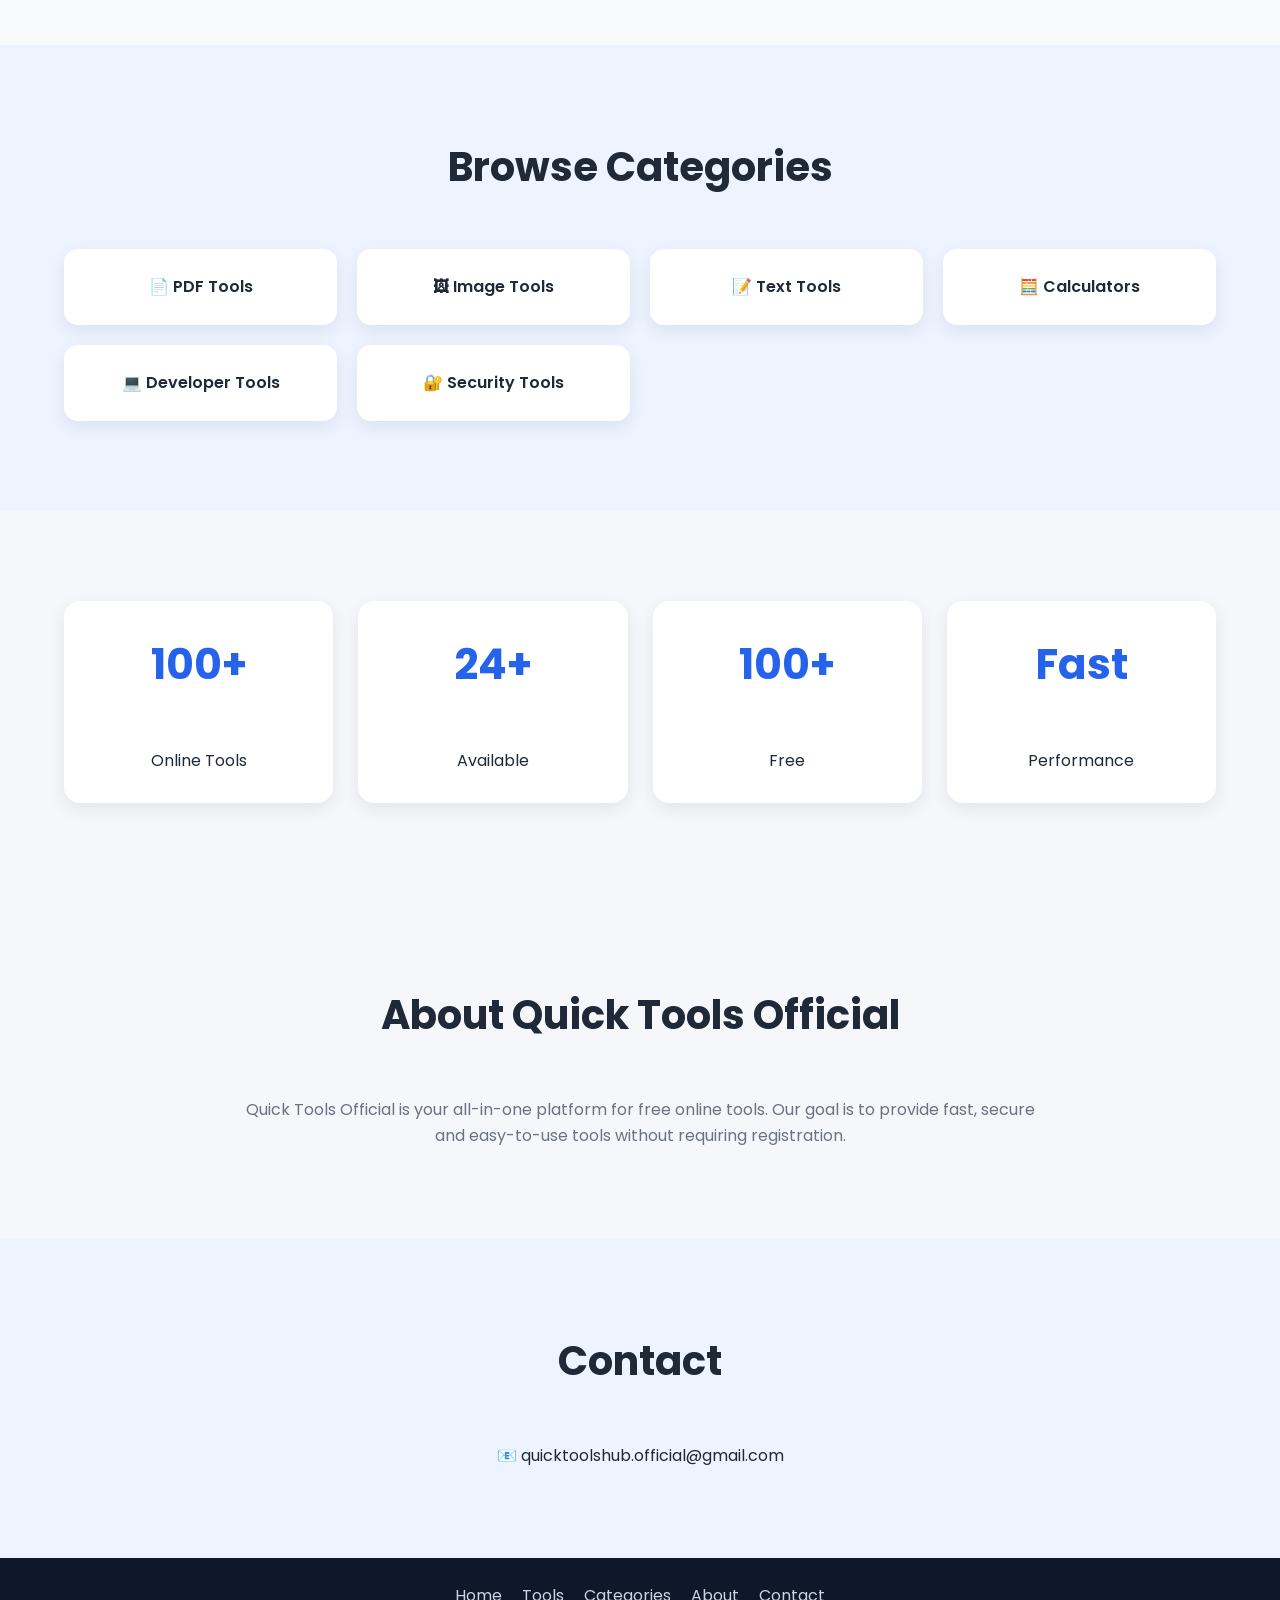
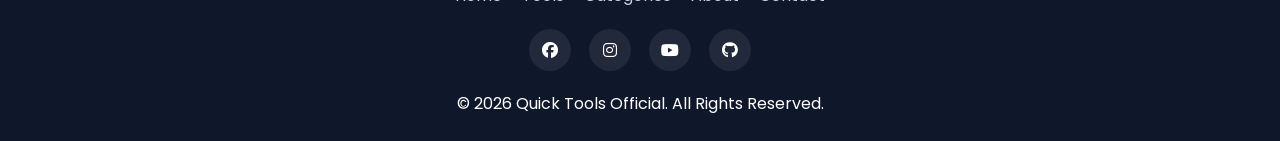
==== commit 1985134b: "Update index.html" ====
--- a/index.html
+++ b/index.html
@@ -226,18 +226,38 @@
 
 <!-- Tool Card 3 -->
 <div class="tool-card">
-    <div class="icon"><i class="fa-solid fa-cake-candles"></i></div>
+    <div class="icon">
+        <i class="fa-solid fa-cake-candles"></i>
+    </div>
+
     <h3>Age Calculator</h3>
+
     <p>Calculate your exact age instantly.</p>
-    <a href="tools/age-calculator/" class="tool-btn">Open Tool</a>
+
+    <a href="age-calculator/" class="tool-btn">
+        Open Tool
+    </a>
 </div>
 
 <!-- Tool Card 4 -->
 <div class="tool-card">
-    <div class="icon"><i class="fa-solid fa-weight-scale"></i></div>
+
+    <div class="icon">
+        <i class="fa-solid fa-weight-scale"></i>
+    </div>
+
     <h3>BMI Calculator</h3>
-    <p>Check your Body Mass Index.</p>
-    <a href="#" class="tool-btn disabled">Coming Soon</a>
+
+    <p>
+        Check your Body Mass Index.
+    </p>
+
+    <a
+        href="tools/bmi-calculator/index.html"
+        class="tool-btn">
+        Open Tool
+    </a>
+
 </div>
 
 <!-- Tool Card 5 -->
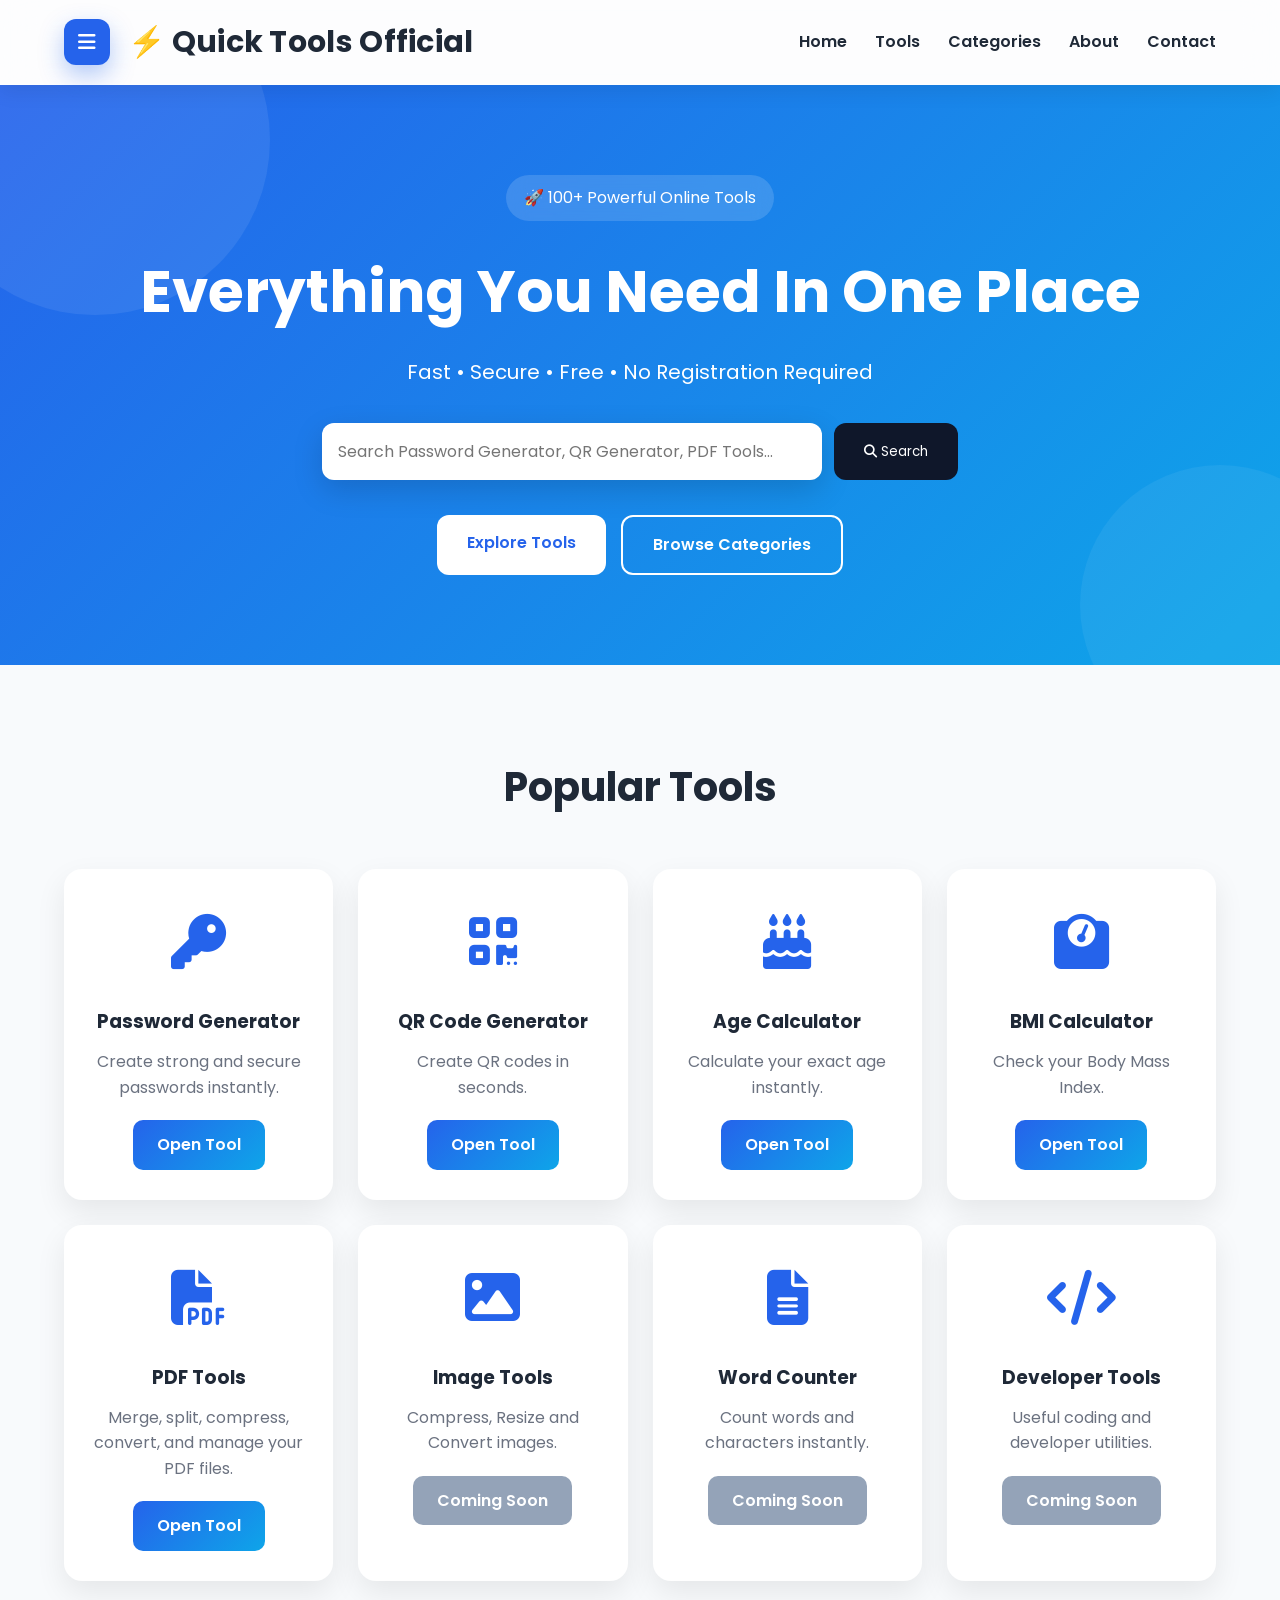
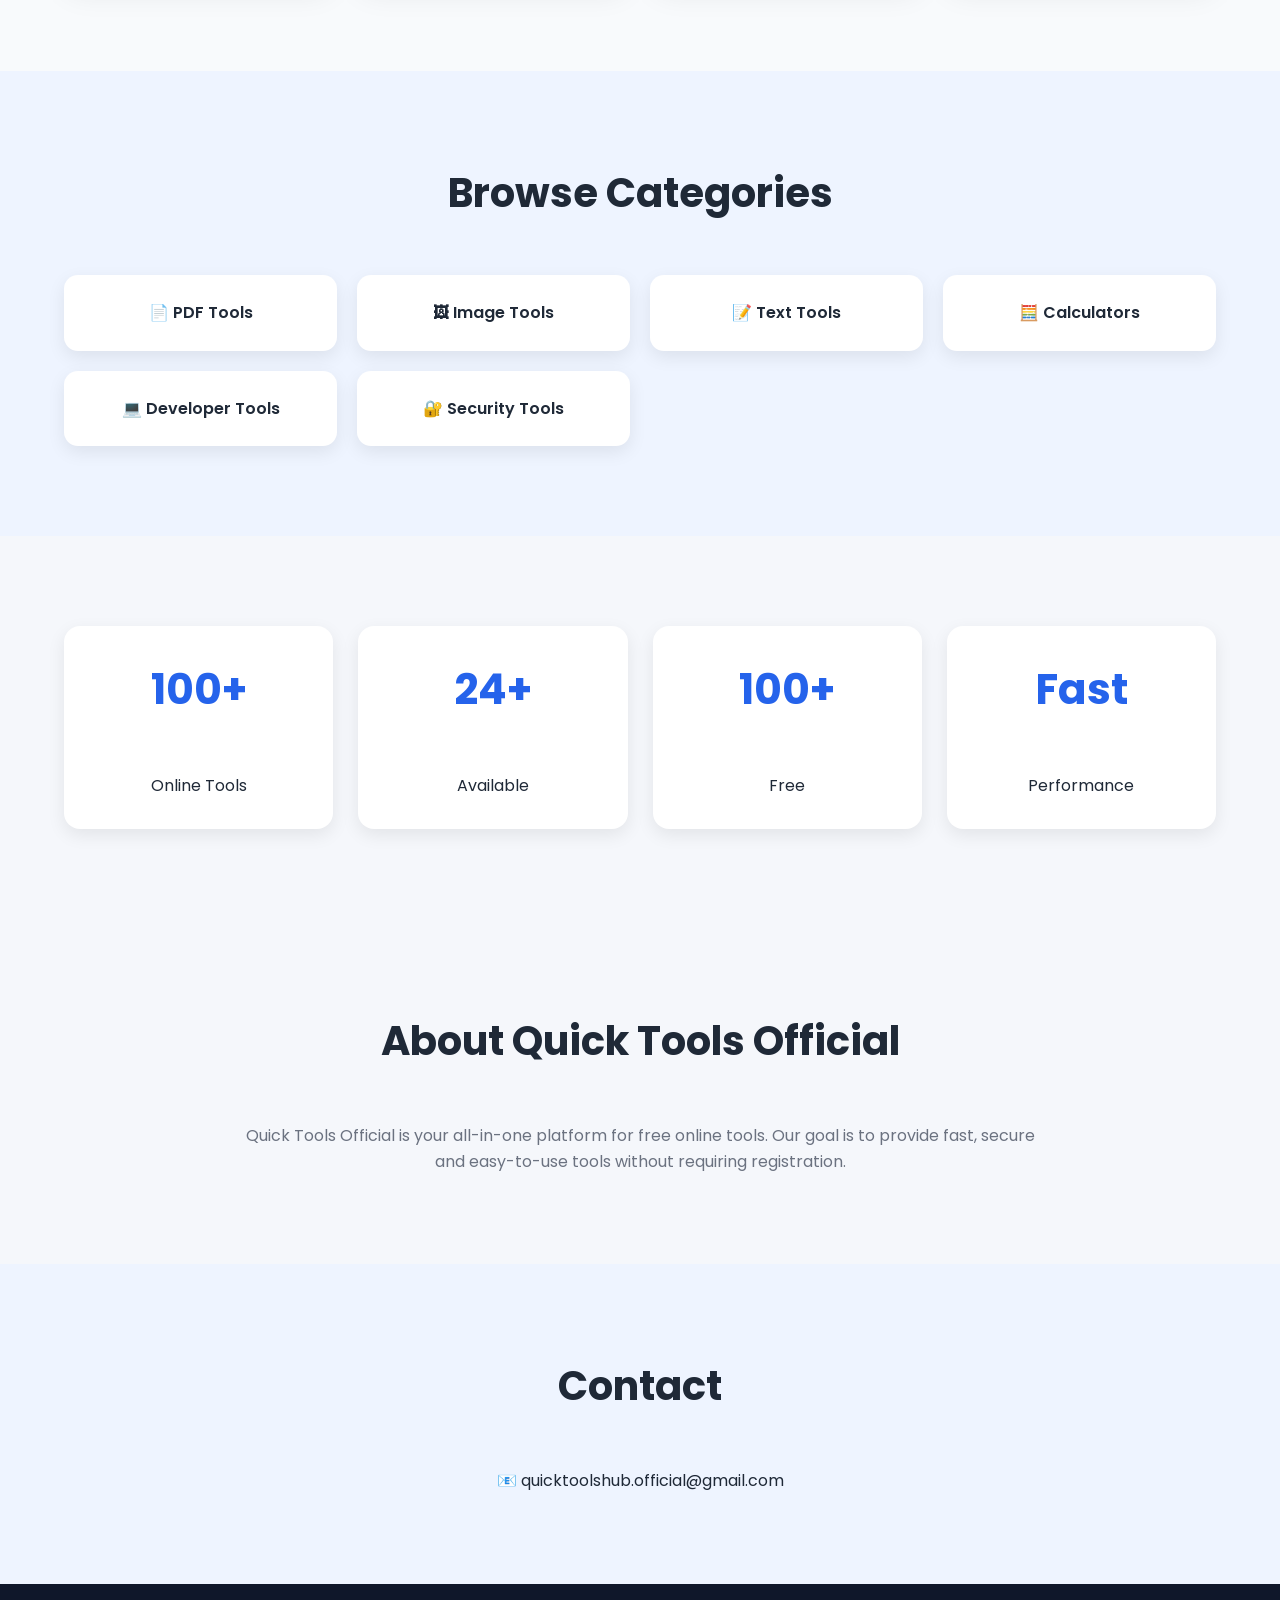
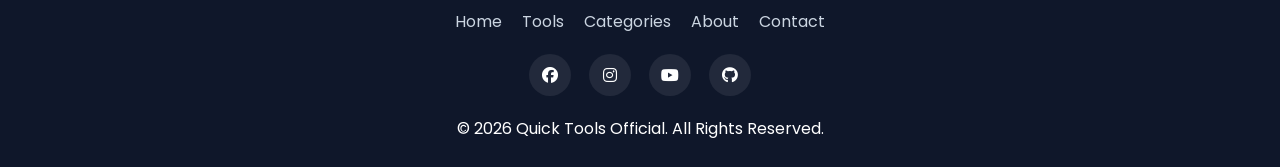
==== commit 24d3677f: "Update index.html" ====
--- a/index.html
+++ b/index.html
@@ -259,14 +259,26 @@
     </a>
 
 </div>
-
-<!-- Tool Card 5 -->
-<div class="tool-card">
-    <div class="icon"><i class="fa-solid fa-file-pdf"></i></div>
+<!-- Tool Card - PDF Tools -->
+<div class="tool-card">
+    <div class="icon">
+        <i class="fa-solid fa-file-pdf"></i>
+    </div>
+
     <h3>PDF Tools</h3>
-    <p>Merge, Split and Compress PDF files.</p>
-    <a href="#" class="tool-btn disabled">Coming Soon</a>
-</div>
+
+    <p>
+        Merge, split, compress, convert,
+        and manage your PDF files.
+    </p>
+
+    <a
+        href="tools/pdf-tools/index.html"
+        class="tool-btn">
+        Open Tool
+    </a>
+</div>
+
 
 <!-- Tool Card 6 -->
 <div class="tool-card">
